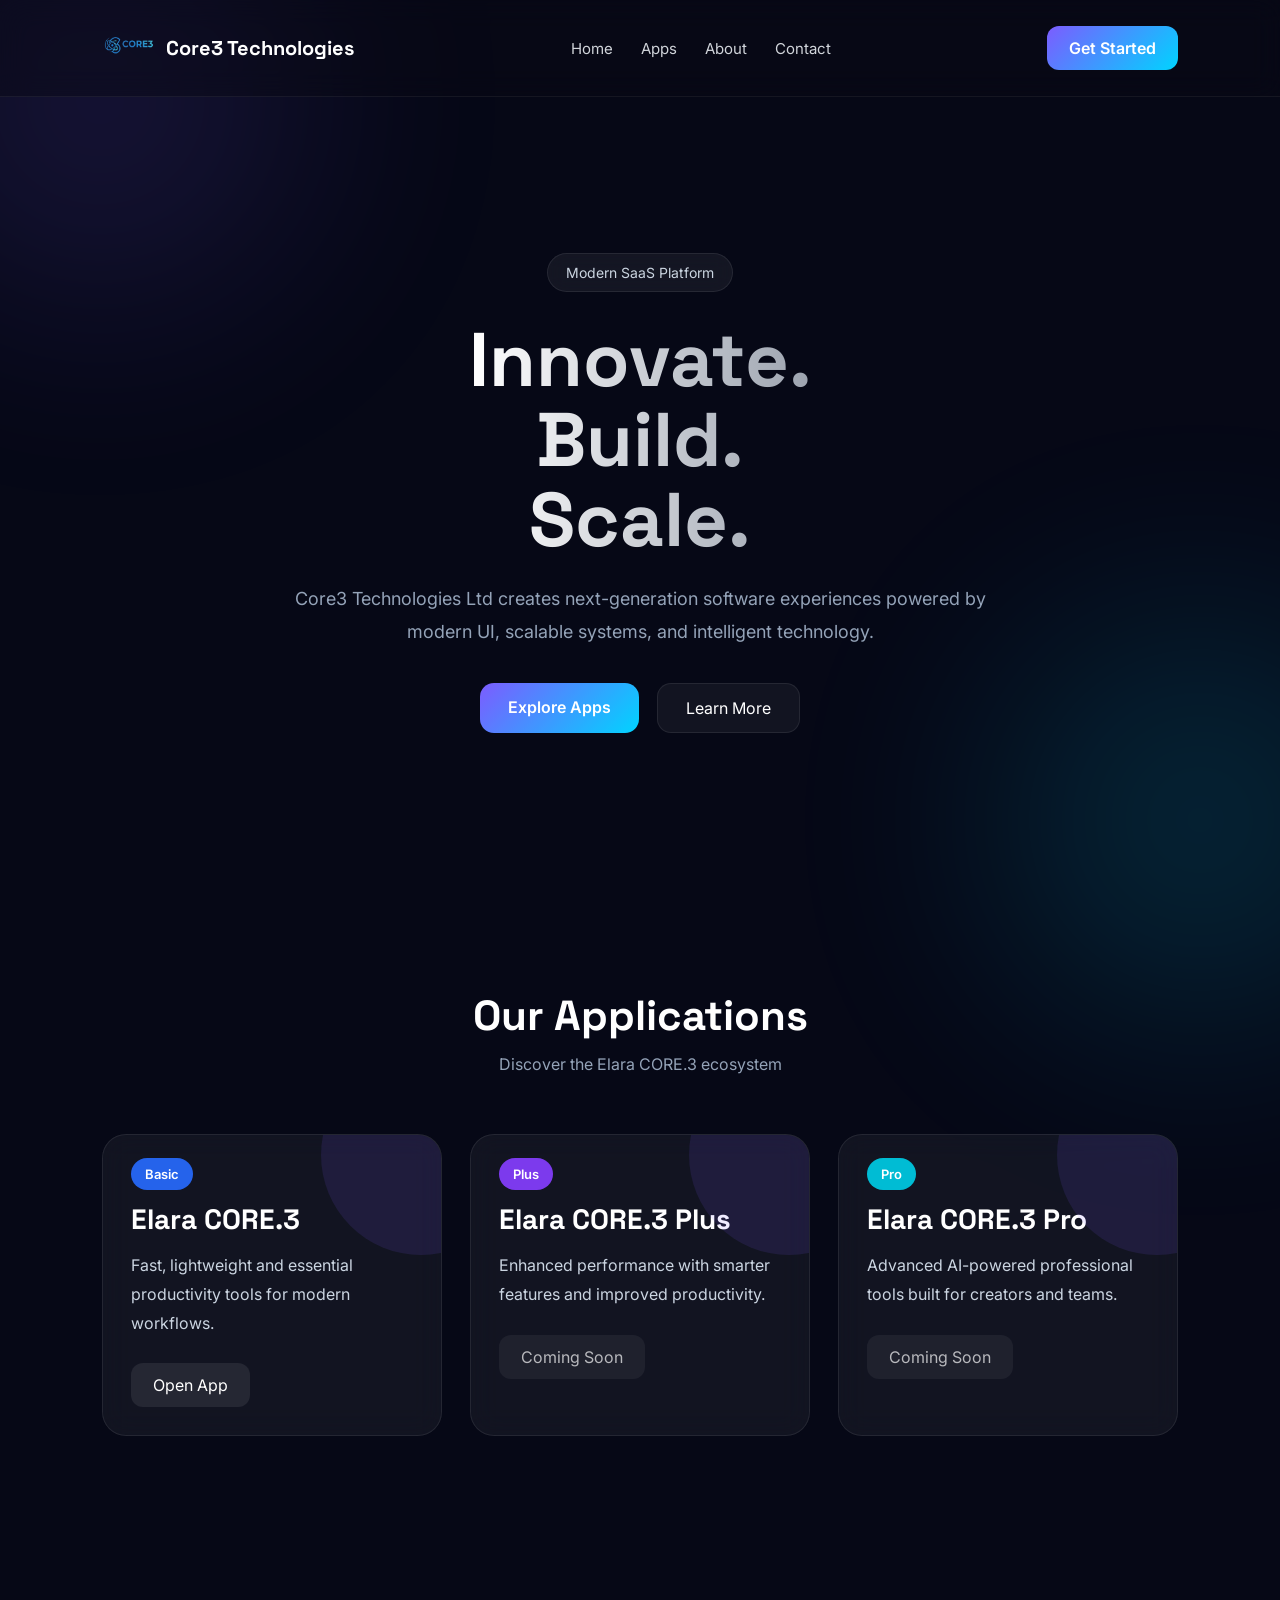
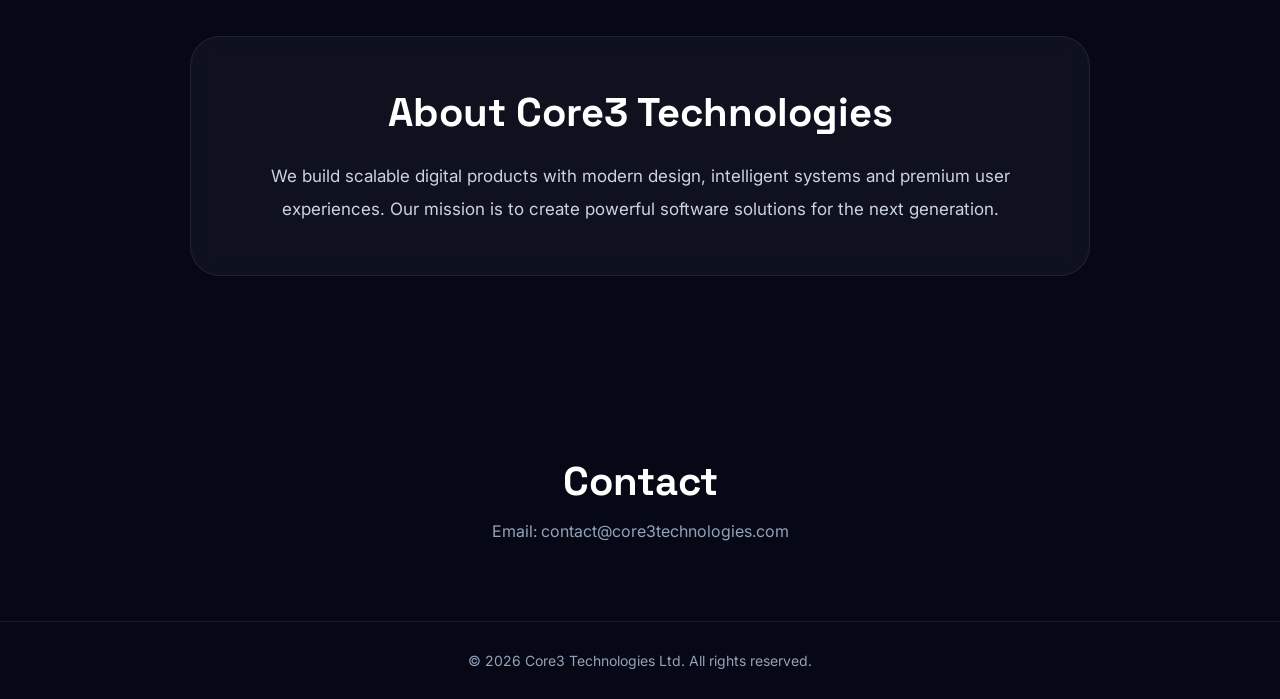
==== index.html @ 05b7c604 "First website upload" ====
<!DOCTYPE html>
<html lang="en">

<head>
    <meta charset="UTF-8">
    <meta name="viewport" content="width=device-width, initial-scale=1.0">

    <title>Core3 Technologies Ltd</title>

    <!-- SEO -->
    <meta name="description"
        content="Core3 Technologies Ltd builds modern SaaS applications including the Elara CORE.3 series.">

    <!-- FONT -->
    <link rel="preconnect" href="https://fonts.googleapis.com">
    <link rel="preconnect" href="https://fonts.gstatic.com" crossorigin>

    <link href="https://fonts.googleapis.com/css2?family=Inter:wght@300;400;500;600;700&family=Space+Grotesk:wght@500;700&display=swap"
        rel="stylesheet">

    <!-- CSS -->
    <link rel="stylesheet" href="style.css">
</head>

<body>

    <!-- BACKGROUND GLOW -->
    <div class="bg-glow glow1"></div>
    <div class="bg-glow glow2"></div>

    <!-- NAVBAR -->
    <header class="navbar">

        <div class="nav-left">
            <img src="assets/logo.png" alt="Core3 Logo" class="nav-logo">

            <span class="brand-name">
                Core3 Technologies
            </span>
        </div>

        <nav class="nav-links">
            <a href="#">Home</a>
            <a href="#apps">Apps</a>
            <a href="#about">About</a>
            <a href="#contact">Contact</a>
        </nav>

        <a href="#apps" class="nav-btn">
            Get Started
        </a>

    </header>

    <!-- HERO SECTION -->
    <section class="hero">

        <div class="hero-badge">
            Modern SaaS Platform
        </div>

        <h1>
            Innovate.<br>
            Build.<br>
            Scale.
        </h1>

        <p>
            Core3 Technologies Ltd creates next-generation software
            experiences powered by modern UI, scalable systems,
            and intelligent technology.
        </p>

        <div class="hero-buttons">

            <a href="#apps" class="primary-btn">
                Explore Apps
            </a>

            <a href="#about" class="secondary-btn">
                Learn More
            </a>

        </div>

    </section>

    <!-- APPS SECTION -->
    <section class="apps-section" id="apps">

        <div class="section-title">
            <h2>Our Applications</h2>
            <p>
                Discover the Elara CORE.3 ecosystem
            </p>
        </div>

        <div class="grid">

            <!-- CARD 1 -->
            <div class="card">

                <div class="card-top">
                    <span class="tag">Basic</span>
                </div>

                <h2>Elara CORE.3</h2>

                <p>
                    Fast, lightweight and essential productivity tools
                    for modern workflows.
                </p>

                <a href="apps/app1.html" class="card-btn">
                    Open App
                </a>

            </div>

            <!-- CARD 2 -->
            <div class="card">

                <div class="card-top">
                    <span class="tag plus">
                        Plus
                    </span>
                </div>

                <h2>Elara CORE.3 Plus</h2>

                <p>
                    Enhanced performance with smarter features
                    and improved productivity.
                </p>

                <a href="#" class="card-btn disabled">
                    Coming Soon
                </a>

            </div>

            <!-- CARD 3 -->
            <div class="card">

                <div class="card-top">
                    <span class="tag pro">
                        Pro
                    </span>
                </div>

                <h2>Elara CORE.3 Pro</h2>

                <p>
                    Advanced AI-powered professional tools
                    built for creators and teams.
                </p>

                <a href="#" class="card-btn disabled">
                    Coming Soon
                </a>

            </div>

        </div>

    </section>

    <!-- ABOUT -->
    <section class="about-section" id="about">

        <div class="about-box">

            <h2>About Core3 Technologies</h2>

            <p>
                We build scalable digital products with modern design,
                intelligent systems and premium user experiences.
                Our mission is to create powerful software solutions
                for the next generation.
            </p>

        </div>

    </section>

    <!-- CONTACT -->
    <section class="contact-section" id="contact">

        <h2>Contact</h2>

        <p>
            Email: contact@core3technologies.com
        </p>

    </section>

    <!-- FOOTER -->
    <footer class="footer">

        <p>
            © 2026 Core3 Technologies Ltd. All rights reserved.
        </p>

    </footer>

</body>

</html>
---- style.css ----
/* RESET */

*{
    margin:0;
    padding:0;
    box-sizing:border-box;
}

html{
    scroll-behavior:smooth;
}

body{
    font-family:'Inter', sans-serif;
    background:#060816;
    color:white;
    overflow-x:hidden;
    position:relative;
}

/* BACKGROUND GLOW */

.bg-glow{
    position:fixed;
    width:400px;
    height:400px;
    border-radius:50%;
    filter:blur(120px);
    opacity:0.15;
    z-index:-1;
}

.glow1{
    background:#7c5cff;
    top:-100px;
    left:-100px;
}

.glow2{
    background:#00d4ff;
    bottom:-120px;
    right:-120px;
}

/* NAVBAR */

.navbar{
    width:100%;
    display:flex;
    justify-content:space-between;
    align-items:center;
    padding:22px 8%;
    position:sticky;
    top:0;
    z-index:999;
    backdrop-filter:blur(14px);
    background:rgba(10,10,20,0.45);
    border-bottom:1px solid rgba(255,255,255,0.06);
}

.nav-left{
    display:flex;
    align-items:center;
    gap:12px;
}

.nav-logo{
    width:52px;
    height:52px;
    object-fit:contain;
    border-radius:14px;
}

.brand-name{
    font-family:'Space Grotesk', sans-serif;
    font-size:20px;
    font-weight:700;
}

.nav-links{
    display:flex;
    gap:28px;
}

.nav-links a{
    text-decoration:none;
    color:#d1d5db;
    font-size:15px;
    transition:0.3s;
}

.nav-links a:hover{
    color:white;
}

.nav-btn{
    text-decoration:none;
    background:linear-gradient(135deg,#7c5cff,#00d4ff);
    color:white;
    padding:12px 22px;
    border-radius:12px;
    font-weight:600;
    transition:0.3s;
}

.nav-btn:hover{
    transform:translateY(-2px);
    box-shadow:0 0 25px rgba(124,92,255,0.4);
}

/* HERO */

.hero{
    min-height:88vh;
    display:flex;
    flex-direction:column;
    justify-content:center;
    align-items:center;
    text-align:center;
    padding:60px 20px;
}

.hero-badge{
    background:rgba(255,255,255,0.06);
    border:1px solid rgba(255,255,255,0.08);
    padding:10px 18px;
    border-radius:50px;
    margin-bottom:28px;
    color:#cbd5e1;
    font-size:14px;
    backdrop-filter:blur(10px);
}

.hero h1{
    font-family:'Space Grotesk', sans-serif;
    font-size:76px;
    line-height:1.05;
    margin-bottom:24px;
    background:linear-gradient(to right,#ffffff,#9ca3af);
    -webkit-background-clip:text;
    -webkit-text-fill-color:transparent;
}

.hero p{
    max-width:700px;
    color:#94a3b8;
    font-size:18px;
    line-height:1.8;
    margin-bottom:35px;
}

.hero-buttons{
    display:flex;
    gap:18px;
    flex-wrap:wrap;
    justify-content:center;
}

.primary-btn{
    text-decoration:none;
    background:linear-gradient(135deg,#7c5cff,#00d4ff);
    color:white;
    padding:14px 28px;
    border-radius:14px;
    font-weight:600;
    transition:0.3s;
}

.primary-btn:hover{
    transform:translateY(-4px);
    box-shadow:0 0 30px rgba(124,92,255,0.5);
}

.secondary-btn{
    text-decoration:none;
    background:rgba(255,255,255,0.05);
    border:1px solid rgba(255,255,255,0.08);
    color:white;
    padding:14px 28px;
    border-radius:14px;
    transition:0.3s;
}

.secondary-btn:hover{
    background:rgba(255,255,255,0.08);
}

/* SECTION TITLE */

.section-title{
    text-align:center;
    margin-bottom:60px;
}

.section-title h2{
    font-family:'Space Grotesk', sans-serif;
    font-size:42px;
    margin-bottom:12px;
}

.section-title p{
    color:#94a3b8;
}

/* APPS SECTION */

.apps-section{
    padding:100px 8%;
}

/* GRID */

.grid{
    display:grid;
    grid-template-columns:repeat(auto-fit,minmax(280px,1fr));
    gap:28px;
}

/* CARD */

.card{
    background:rgba(255,255,255,0.05);
    border:1px solid rgba(255,255,255,0.08);
    padding:28px;
    border-radius:24px;
    backdrop-filter:blur(14px);
    transition:0.35s;
    position:relative;
    overflow:hidden;
}

.card::before{
    content:'';
    position:absolute;
    width:200px;
    height:200px;
    background:rgba(124,92,255,0.12);
    border-radius:50%;
    top:-80px;
    right:-80px;
}

.card:hover{
    transform:translateY(-8px);
    border-color:rgba(124,92,255,0.5);
    box-shadow:0 0 35px rgba(124,92,255,0.15);
}

.card-top{
    margin-bottom:18px;
}

.tag{
    background:#2563eb;
    color:white;
    padding:8px 14px;
    border-radius:50px;
    font-size:13px;
    font-weight:600;
}

.plus{
    background:#7c3aed;
}

.pro{
    background:#00bcd4;
}

.card h2{
    font-size:28px;
    margin-bottom:14px;
    font-family:'Space Grotesk', sans-serif;
}

.card p{
    color:#cbd5e1;
    margin-bottom:26px;
    line-height:1.8;
}

.card-btn{
    display:inline-block;
    text-decoration:none;
    color:white;
    background:rgba(255,255,255,0.08);
    padding:12px 22px;
    border-radius:12px;
    transition:0.3s;
}

.card-btn:hover{
    background:#2563eb;
}

.disabled{
    opacity:0.7;
}

/* ABOUT */

.about-section{
    padding:100px 8%;
}

.about-box{
    max-width:900px;
    margin:auto;
    background:rgba(255,255,255,0.04);
    border:1px solid rgba(255,255,255,0.08);
    padding:50px;
    border-radius:30px;
    text-align:center;
    backdrop-filter:blur(12px);
}

.about-box h2{
    font-family:'Space Grotesk', sans-serif;
    font-size:40px;
    margin-bottom:22px;
}

.about-box p{
    color:#cbd5e1;
    line-height:1.9;
    font-size:17px;
}

/* CONTACT */

.contact-section{
    padding:80px 20px;
    text-align:center;
}

.contact-section h2{
    font-family:'Space Grotesk', sans-serif;
    font-size:40px;
    margin-bottom:14px;
}

.contact-section p{
    color:#94a3b8;
}

/* FOOTER */

.footer{
    padding:30px 20px;
    border-top:1px solid rgba(255,255,255,0.08);
    text-align:center;
    color:#94a3b8;
    font-size:14px;
}

/* RESPONSIVE */

@media(max-width:900px){

    .navbar{
        flex-direction:column;
        gap:20px;
    }

    .nav-links{
        flex-wrap:wrap;
        justify-content:center;
    }

    .hero h1{
        font-size:52px;
    }

}

@media(max-width:600px){

    .hero h1{
        font-size:42px;
    }

    .hero p{
        font-size:16px;
    }

    .section-title h2{
        font-size:32px;
    }

    .about-box{
        padding:35px 24px;
    }

}
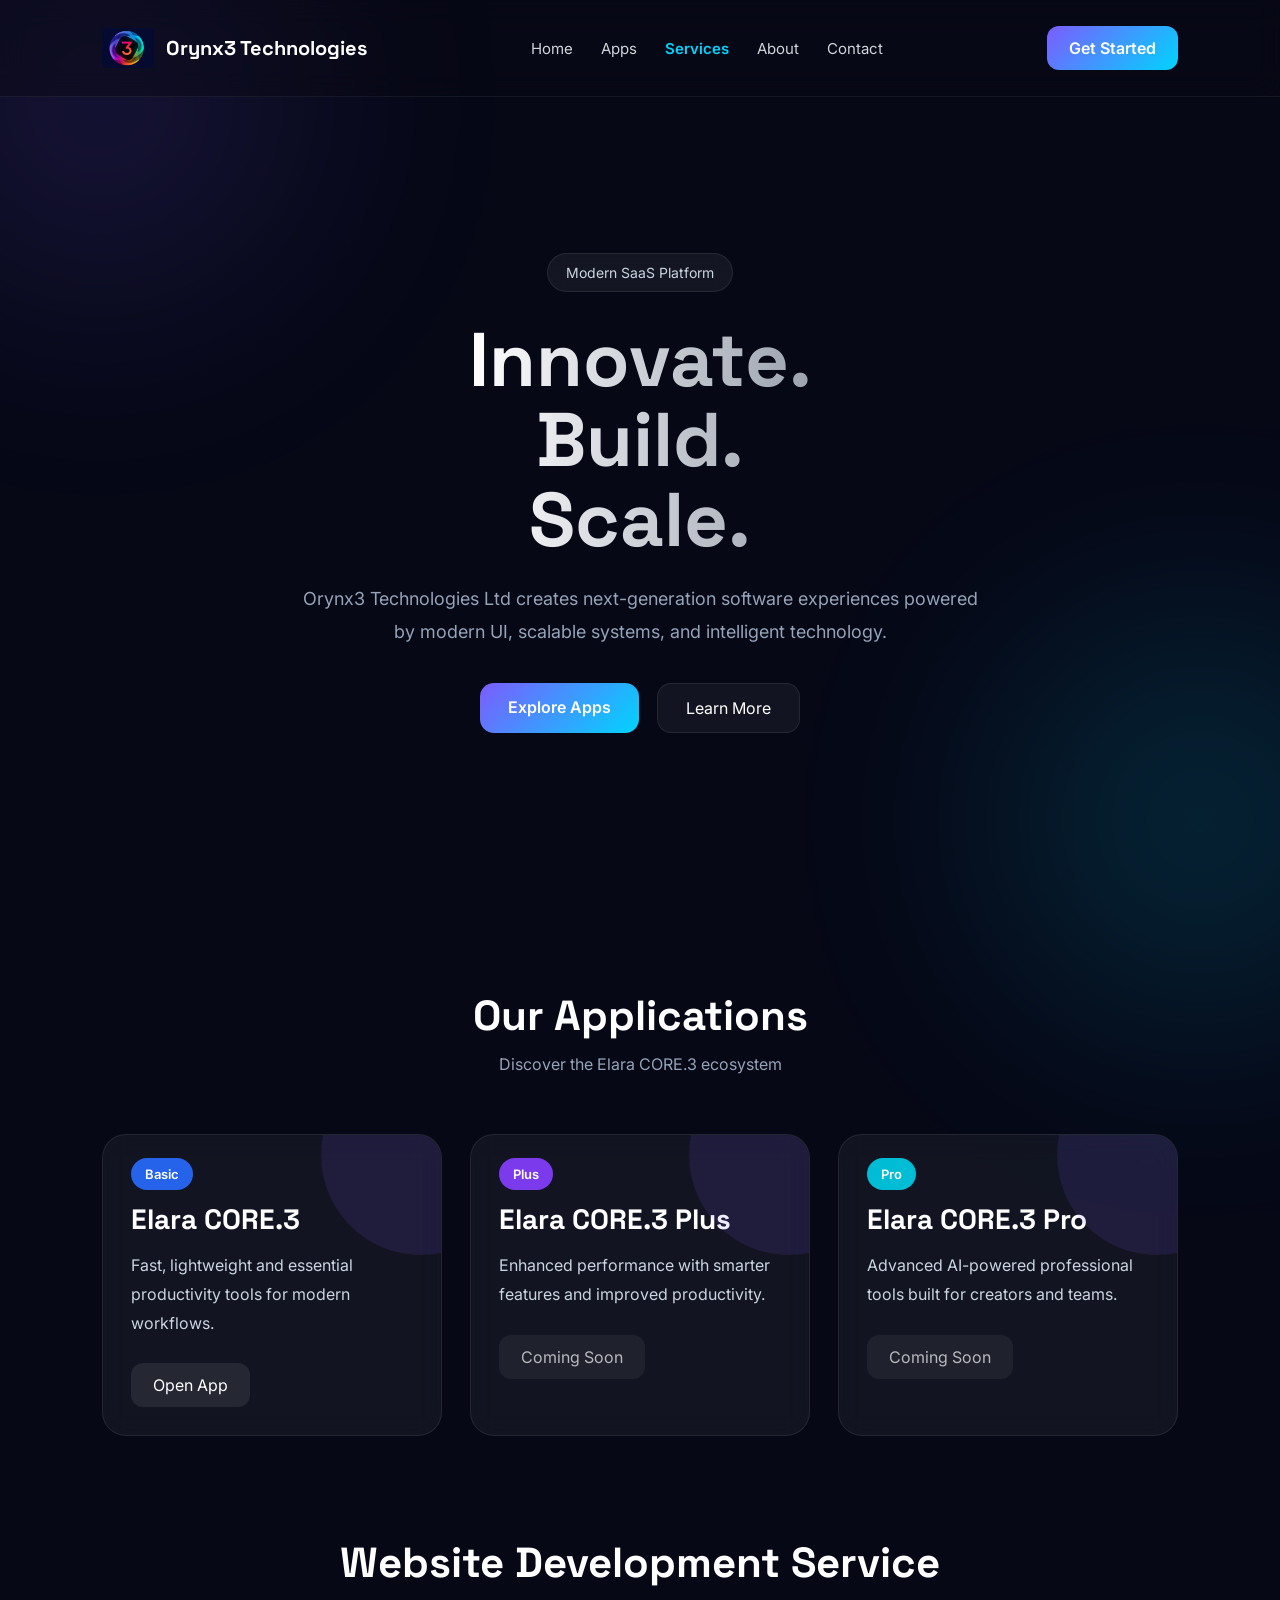
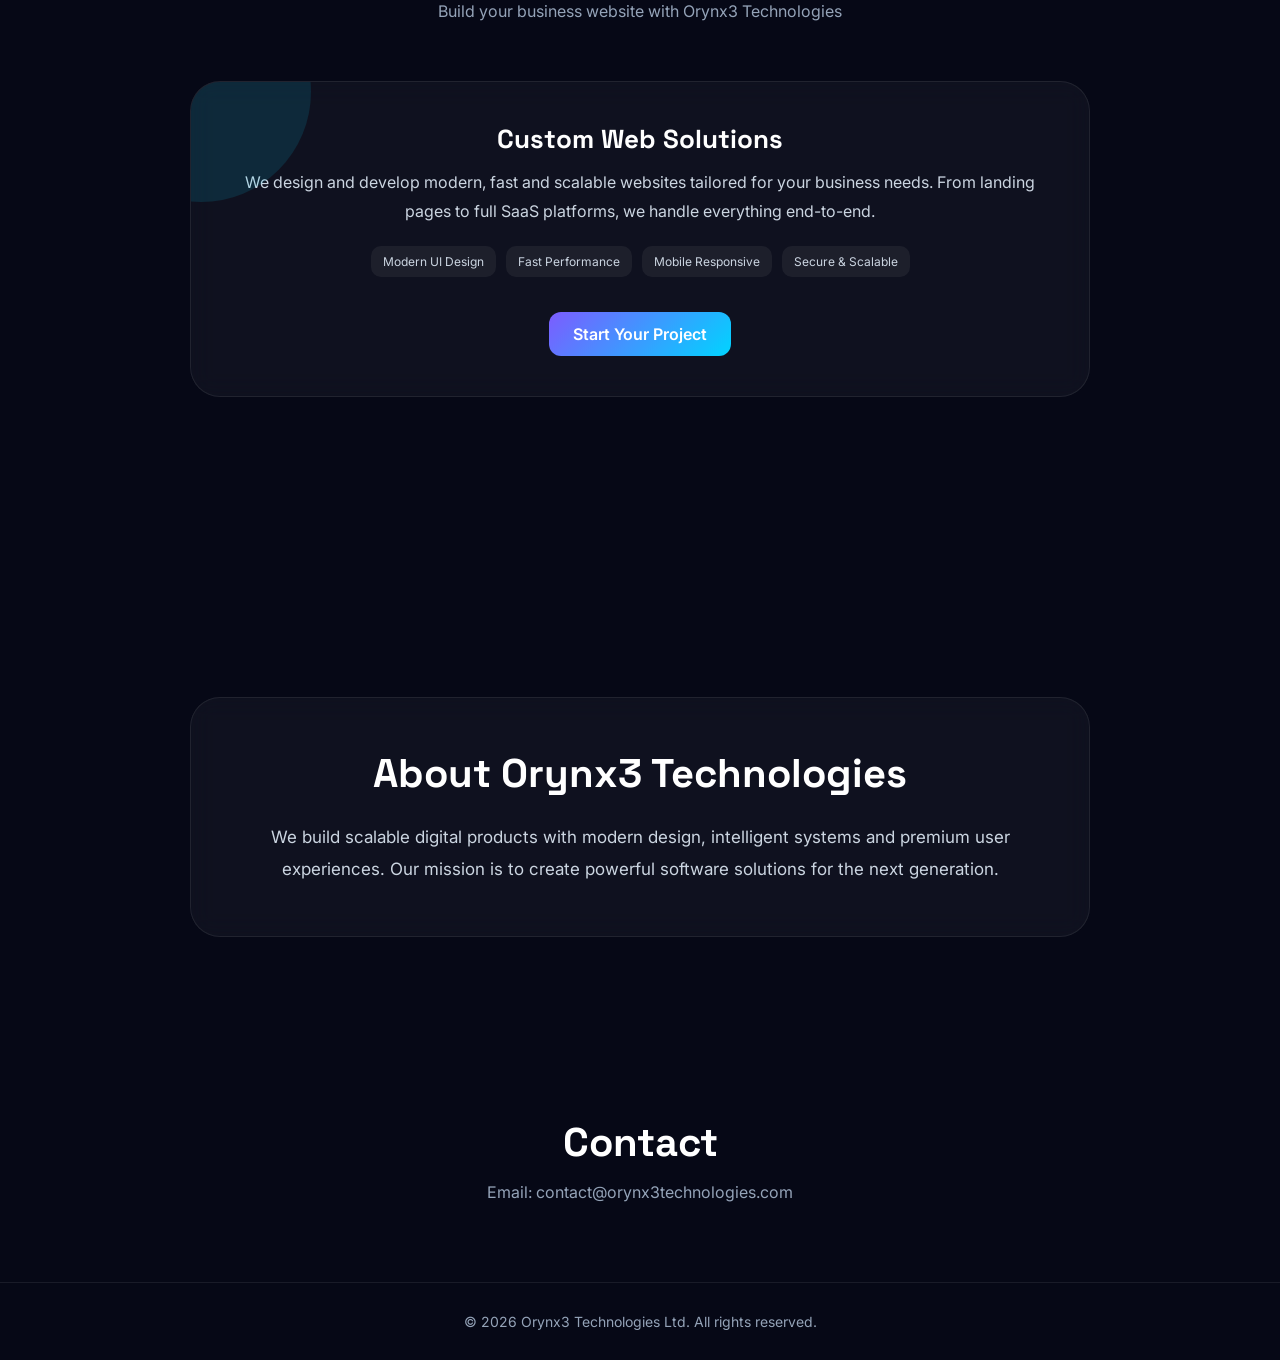
==== commit bcfbc263: "Navbar update + services section added" ====
--- a/index.html
+++ b/index.html
@@ -5,11 +5,11 @@
     <meta charset="UTF-8">
     <meta name="viewport" content="width=device-width, initial-scale=1.0">
 
-    <title>Core3 Technologies Ltd</title>
+    <title>Orynx3 Technologies Ltd</title>
 
     <!-- SEO -->
     <meta name="description"
-        content="Core3 Technologies Ltd builds modern SaaS applications including the Elara CORE.3 series.">
+        content="Orynx3 Technologies Ltd builds modern SaaS applications including the Elara CORE.3 series.">
 
     <!-- FONT -->
     <link rel="preconnect" href="https://fonts.googleapis.com">
@@ -32,16 +32,17 @@
     <header class="navbar">
 
         <div class="nav-left">
-            <img src="assets/logo.png" alt="Core3 Logo" class="nav-logo">
+            <img src="assets/logo.png" alt="Orynx3 Logo" class="nav-logo">
 
             <span class="brand-name">
-                Core3 Technologies
+                Orynx3 Technologies
             </span>
         </div>
 
         <nav class="nav-links">
             <a href="#">Home</a>
             <a href="#apps">Apps</a>
+            <a href="#services">Services</a>
             <a href="#about">About</a>
             <a href="#contact">Contact</a>
         </nav>
@@ -66,7 +67,7 @@
         </h1>
 
         <p>
-            Core3 Technologies Ltd creates next-generation software
+            Orynx3 Technologies Ltd creates next-generation software
             experiences powered by modern UI, scalable systems,
             and intelligent technology.
         </p>
@@ -163,6 +164,41 @@
 
         </div>
 
+    <!-- WEBSITE BUILD SERVICE SECTION -->
+<section class="service-section" id="services">
+
+    <div class="section-title">
+        <h2>Website Development Service</h2>
+        <p>
+            Build your business website with Orynx3 Technologies
+        </p>
+    </div>
+
+    <div class="service-box">
+
+        <h3>Custom Web Solutions</h3>
+
+        <p>
+            We design and develop modern, fast and scalable websites
+            tailored for your business needs. From landing pages to
+            full SaaS platforms, we handle everything end-to-end.
+        </p>
+
+        <div class="service-features">
+            <span>Modern UI Design</span>
+            <span>Fast Performance</span>
+            <span>Mobile Responsive</span>
+            <span>Secure & Scalable</span>
+        </div>
+
+        <a href="#contact" class="service-btn">
+            Start Your Project
+        </a>
+
+    </div>
+
+</section>
+
     </section>
 
     <!-- ABOUT -->
@@ -170,7 +206,7 @@
 
         <div class="about-box">
 
-            <h2>About Core3 Technologies</h2>
+            <h2>About Orynx3 Technologies</h2>
 
             <p>
                 We build scalable digital products with modern design,
@@ -189,7 +225,7 @@
         <h2>Contact</h2>
 
         <p>
-            Email: contact@core3technologies.com
+            Email: contact@orynx3technologies.com
         </p>
 
     </section>
@@ -198,7 +234,7 @@
     <footer class="footer">
 
         <p>
-            © 2026 Core3 Technologies Ltd. All rights reserved.
+            © 2026 Orynx3 Technologies Ltd. All rights reserved.
         </p>
 
     </footer>
--- a/style.css
+++ b/style.css
@@ -353,6 +353,89 @@
     font-size:14px;
 }
 
+/* ============================= */
+/* 🆕 SERVICE SECTION (NEW ADD)  */
+/* ============================= */
+
+.service-section{
+    padding:100px 8%;
+    text-align:center;
+}
+
+.service-box{
+    max-width:900px;
+    margin:auto;
+    padding:40px;
+    background:rgba(255,255,255,0.04);
+    border:1px solid rgba(255,255,255,0.08);
+    border-radius:30px;
+    backdrop-filter:blur(12px);
+    transition:0.3s;
+    position:relative;
+    overflow:hidden;
+}
+
+.service-box::before{
+    content:'';
+    position:absolute;
+    width:220px;
+    height:220px;
+    background:rgba(0,212,255,0.12);
+    border-radius:50%;
+    top:-100px;
+    left:-100px;
+}
+
+.service-box:hover{
+    transform:translateY(-6px);
+    box-shadow:0 0 40px rgba(0,212,255,0.15);
+}
+
+.service-box h3{
+    font-size:26px;
+    margin-bottom:12px;
+    font-family:'Space Grotesk', sans-serif;
+}
+
+.service-box p{
+    color:#cbd5e1;
+    line-height:1.8;
+    margin-bottom:20px;
+}
+
+.service-features{
+    display:flex;
+    flex-wrap:wrap;
+    justify-content:center;
+    gap:10px;
+    margin:20px 0;
+}
+
+.service-features span{
+    padding:8px 12px;
+    background:rgba(255,255,255,0.06);
+    border-radius:10px;
+    font-size:12px;
+    color:#cbd5e1;
+}
+
+.service-btn{
+    display:inline-block;
+    margin-top:15px;
+    padding:12px 24px;
+    background:linear-gradient(135deg,#7c5cff,#00d4ff);
+    color:white;
+    border-radius:12px;
+    text-decoration:none;
+    font-weight:600;
+    transition:0.3s;
+}
+
+.service-btn:hover{
+    transform:translateY(-3px);
+    box-shadow:0 0 25px rgba(124,92,255,0.4);
+}
+
 /* RESPONSIVE */
 
 @media(max-width:900px){
@@ -391,4 +474,13 @@
         padding:35px 24px;
     }
 
+}
+
+.nav-links a[href="#services"]{
+    color:#00d4ff;
+    font-weight:600;
+}
+
+.nav-links a[href="#services"]:hover{
+    color:#7c5cff;
 }
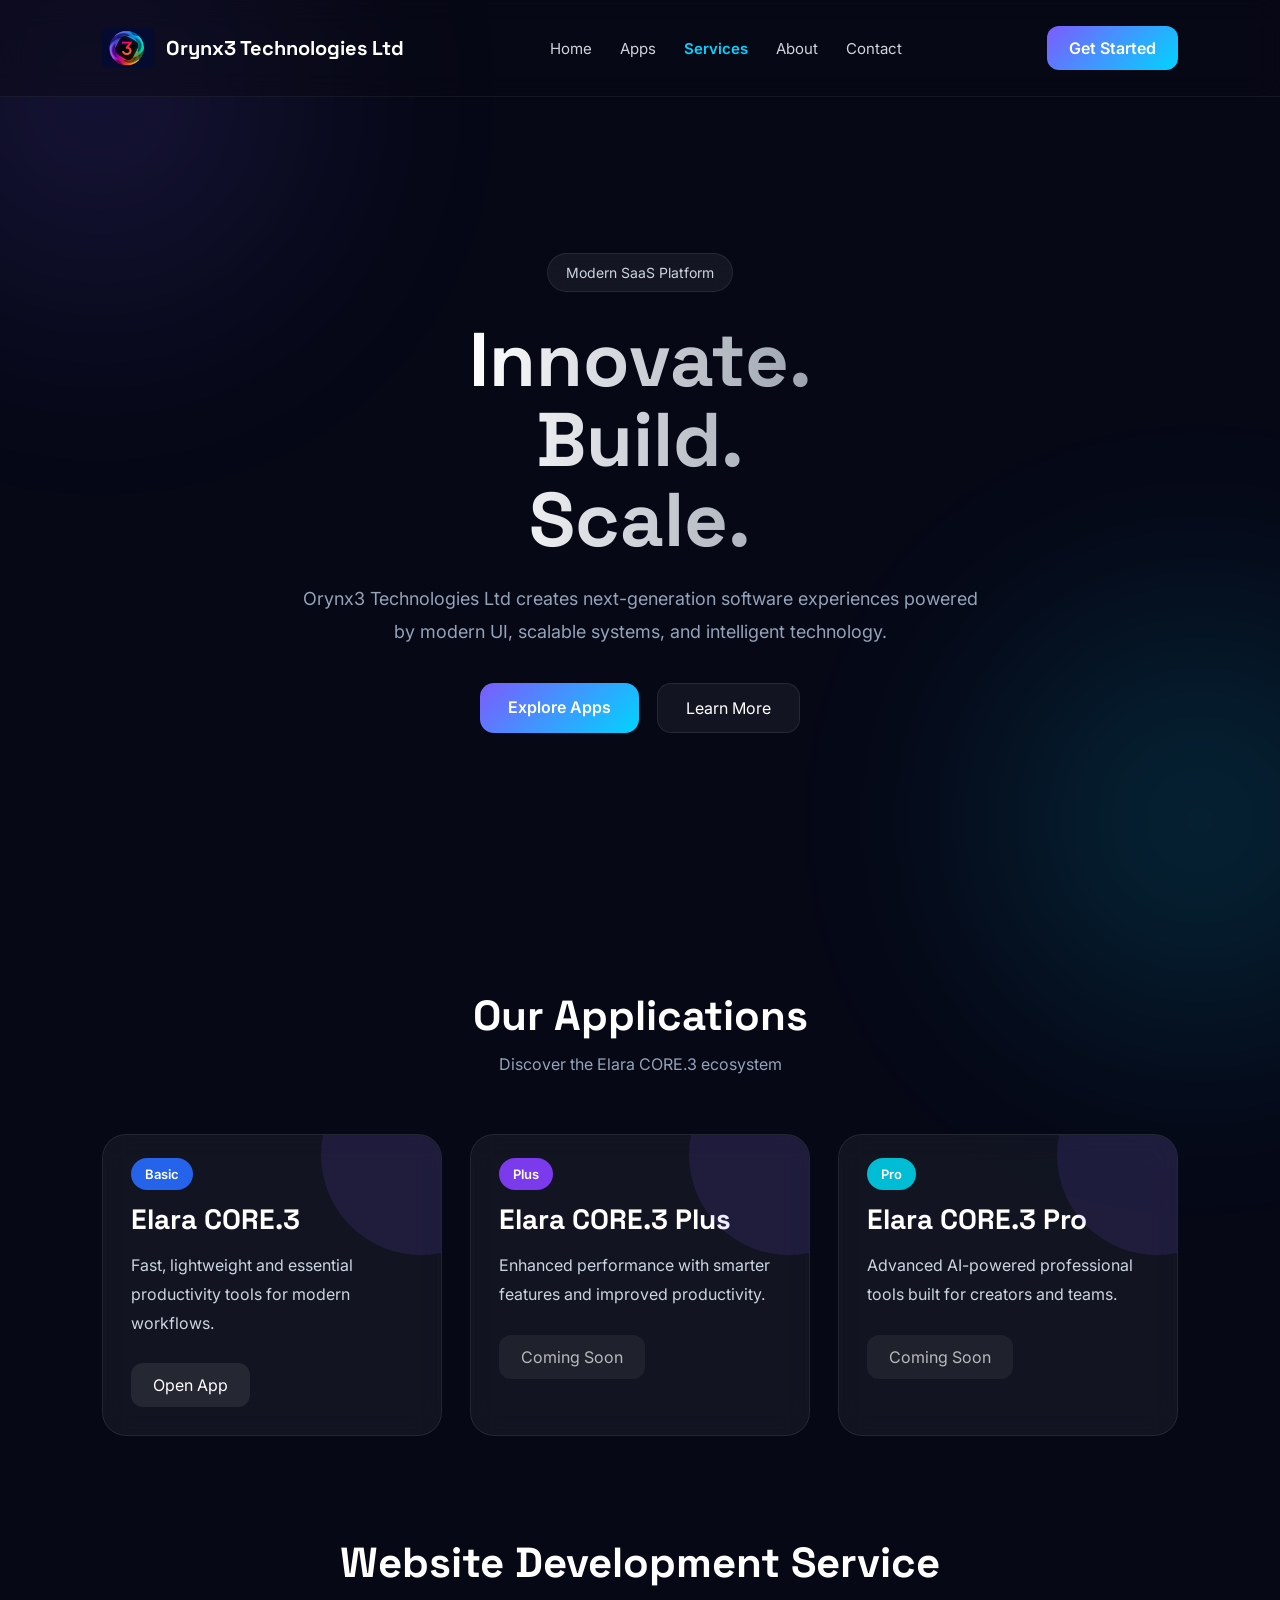
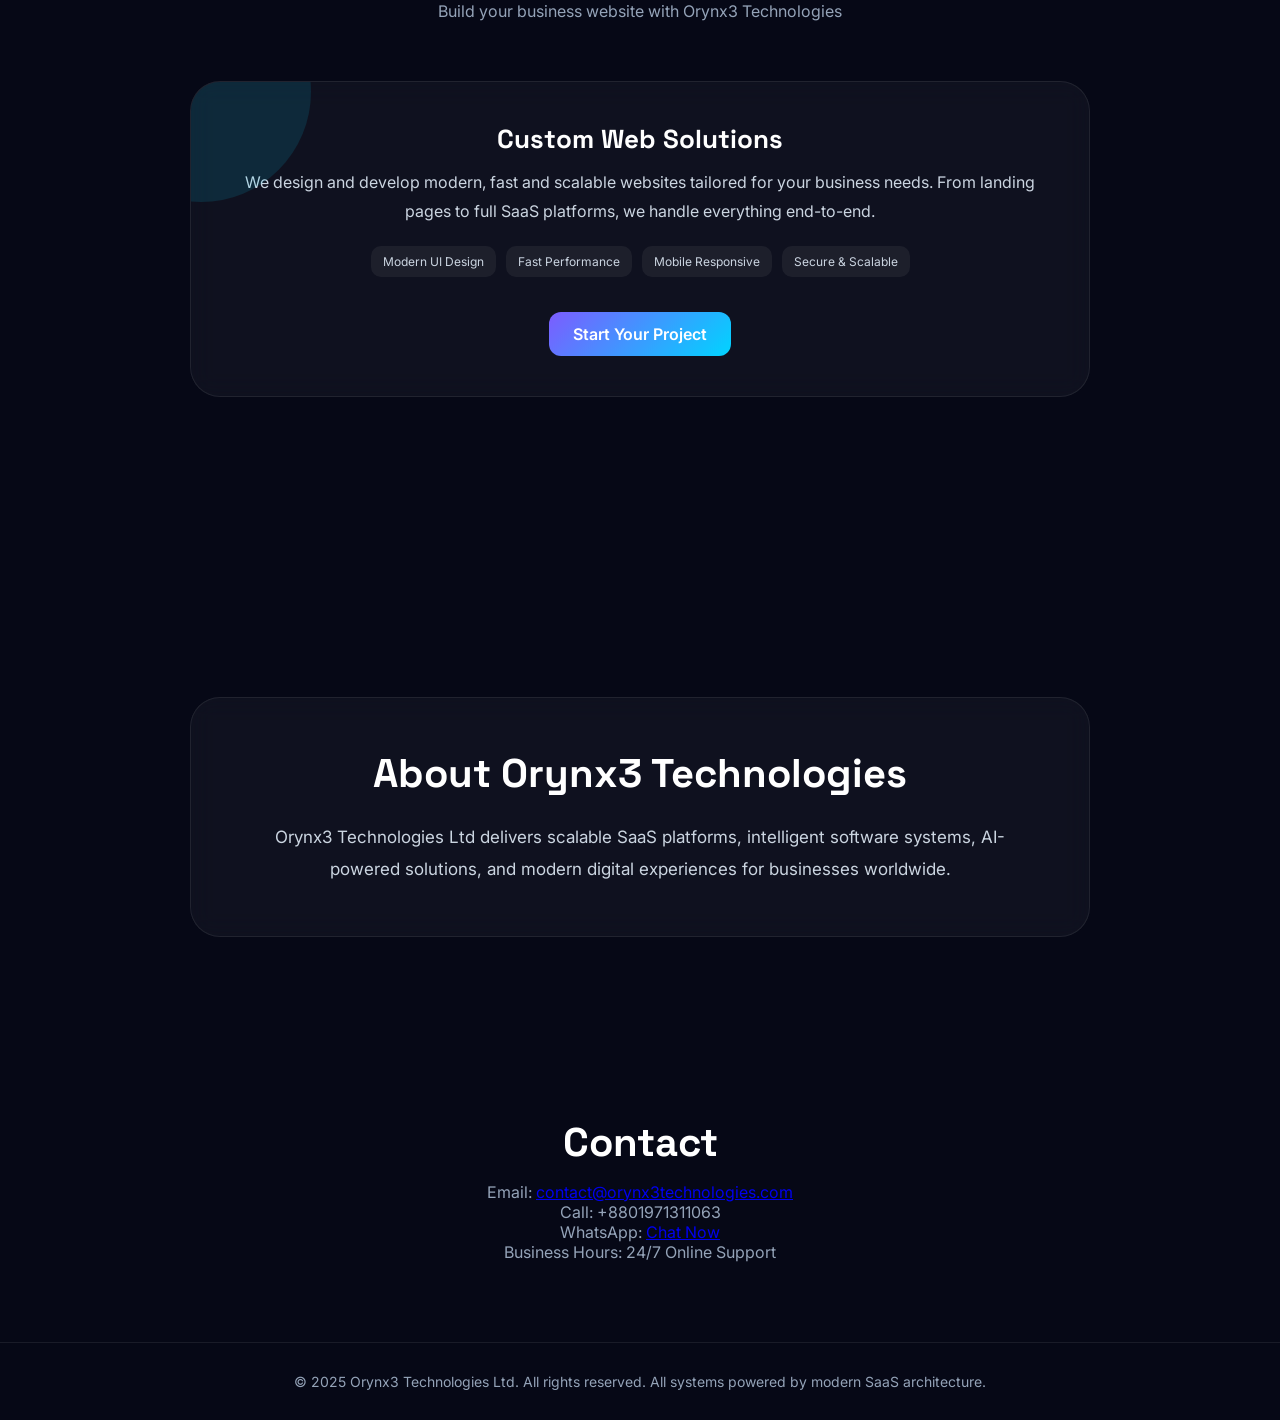
==== commit 252d710d: "Final branding and SEO update" ====
--- a/index.html
+++ b/index.html
@@ -2,8 +2,11 @@
 <html lang="en">
 
 <head>
+
     <meta charset="UTF-8">
-    <meta name="viewport" content="width=device-width, initial-scale=1.0">
+
+    <meta name="viewport"
+        content="width=device-width, initial-scale=1.0">
 
     <title>Orynx3 Technologies Ltd</title>
 
@@ -11,15 +14,77 @@
     <meta name="description"
         content="Orynx3 Technologies Ltd builds modern SaaS applications including the Elara CORE.3 series.">
 
+    <meta name="keywords"
+        content="Orynx3 Technologies Ltd, SaaS, Software Company, Web Development, AI Solutions">
+
+    <meta name="author"
+        content="Orynx3 Technologies Ltd">
+
+    <!-- OPEN GRAPH -->
+    <meta property="og:title"
+        content="Orynx3 Technologies Ltd">
+
+    <meta property="og:description"
+        content="Modern SaaS systems, scalable applications, and intelligent software solutions.">
+
+    <meta property="og:image"
+        content="https://orynx3-technologies.netlify.app/assets/logo.png">
+
+    <meta property="og:url"
+        content="https://orynx3-technologies.netlify.app">
+
+    <meta property="og:type"
+        content="website">
+
+    <meta property="og:site_name"
+        content="Orynx3 Technologies Ltd">
+
+    <!-- APP NAME -->
+    <meta name="application-name"
+        content="Orynx3 Technologies Ltd">
+
+    <!-- FAVICON -->
+    <link rel="icon"
+        type="image/png"
+        href="assets/logo.png">
+
+    <!-- CANONICAL -->
+    <link rel="canonical"
+        href="https://orynx3-technologies.netlify.app/">
+
+    <!-- STRUCTURED DATA -->
+    <script type="application/ld+json">
+{
+  "@context": "https://schema.org",
+  "@type": "Organization",
+  "name": "Orynx3 Technologies Ltd",
+  "url": "https://orynx3-technologies.netlify.app",
+  "logo": "https://orynx3-technologies.netlify.app/assets/logo.png",
+  "contactPoint": {
+    "@type": "ContactPoint",
+    "telephone": "+8801971311063",
+    "contactType": "customer support",
+    "areaServed": "Worldwide",
+    "availableLanguage": ["English", "Bengali"]
+  }
+}
+</script>
+
     <!-- FONT -->
-    <link rel="preconnect" href="https://fonts.googleapis.com">
-    <link rel="preconnect" href="https://fonts.gstatic.com" crossorigin>
+    <link rel="preconnect"
+        href="https://fonts.googleapis.com">
+
+    <link rel="preconnect"
+        href="https://fonts.gstatic.com"
+        crossorigin>
 
     <link href="https://fonts.googleapis.com/css2?family=Inter:wght@300;400;500;600;700&family=Space+Grotesk:wght@500;700&display=swap"
         rel="stylesheet">
 
     <!-- CSS -->
-    <link rel="stylesheet" href="style.css">
+    <link rel="stylesheet"
+        href="style.css">
+
 </head>
 
 <body>
@@ -35,7 +100,7 @@
             <img src="assets/logo.png" alt="Orynx3 Logo" class="nav-logo">
 
             <span class="brand-name">
-                Orynx3 Technologies
+                Orynx3 Technologies Ltd
             </span>
         </div>
 
@@ -209,10 +274,9 @@
             <h2>About Orynx3 Technologies</h2>
 
             <p>
-                We build scalable digital products with modern design,
-                intelligent systems and premium user experiences.
-                Our mission is to create powerful software solutions
-                for the next generation.
+               Orynx3 Technologies Ltd delivers scalable SaaS platforms,
+               intelligent software systems, AI-powered solutions,
+               and modern digital experiences for businesses worldwide.
             </p>
 
         </div>
@@ -222,19 +286,39 @@
     <!-- CONTACT -->
     <section class="contact-section" id="contact">
 
-        <h2>Contact</h2>
-
-        <p>
-            Email: contact@orynx3technologies.com
-        </p>
-
-    </section>
+    <h2>Contact</h2>
+
+    <p>
+        Email:
+        <a href="mailto:contact@orynx3technologies.com">
+            contact@orynx3technologies.com
+        </a>
+    </p>
+
+    <p>
+        Call:
+        +8801971311063
+    </p>
+
+    <p>
+        WhatsApp:
+        <a href="https://wa.me/8801971311063" target="_blank">
+            Chat Now
+        </a>
+    </p>
+
+    <p>
+        Business Hours: 24/7 Online Support
+    </p>
+
+</section>
 
     <!-- FOOTER -->
     <footer class="footer">
 
         <p>
-            © 2026 Orynx3 Technologies Ltd. All rights reserved.
+            © 2025 Orynx3 Technologies Ltd. All rights reserved.
+All systems powered by modern SaaS architecture.
         </p>
 
     </footer>
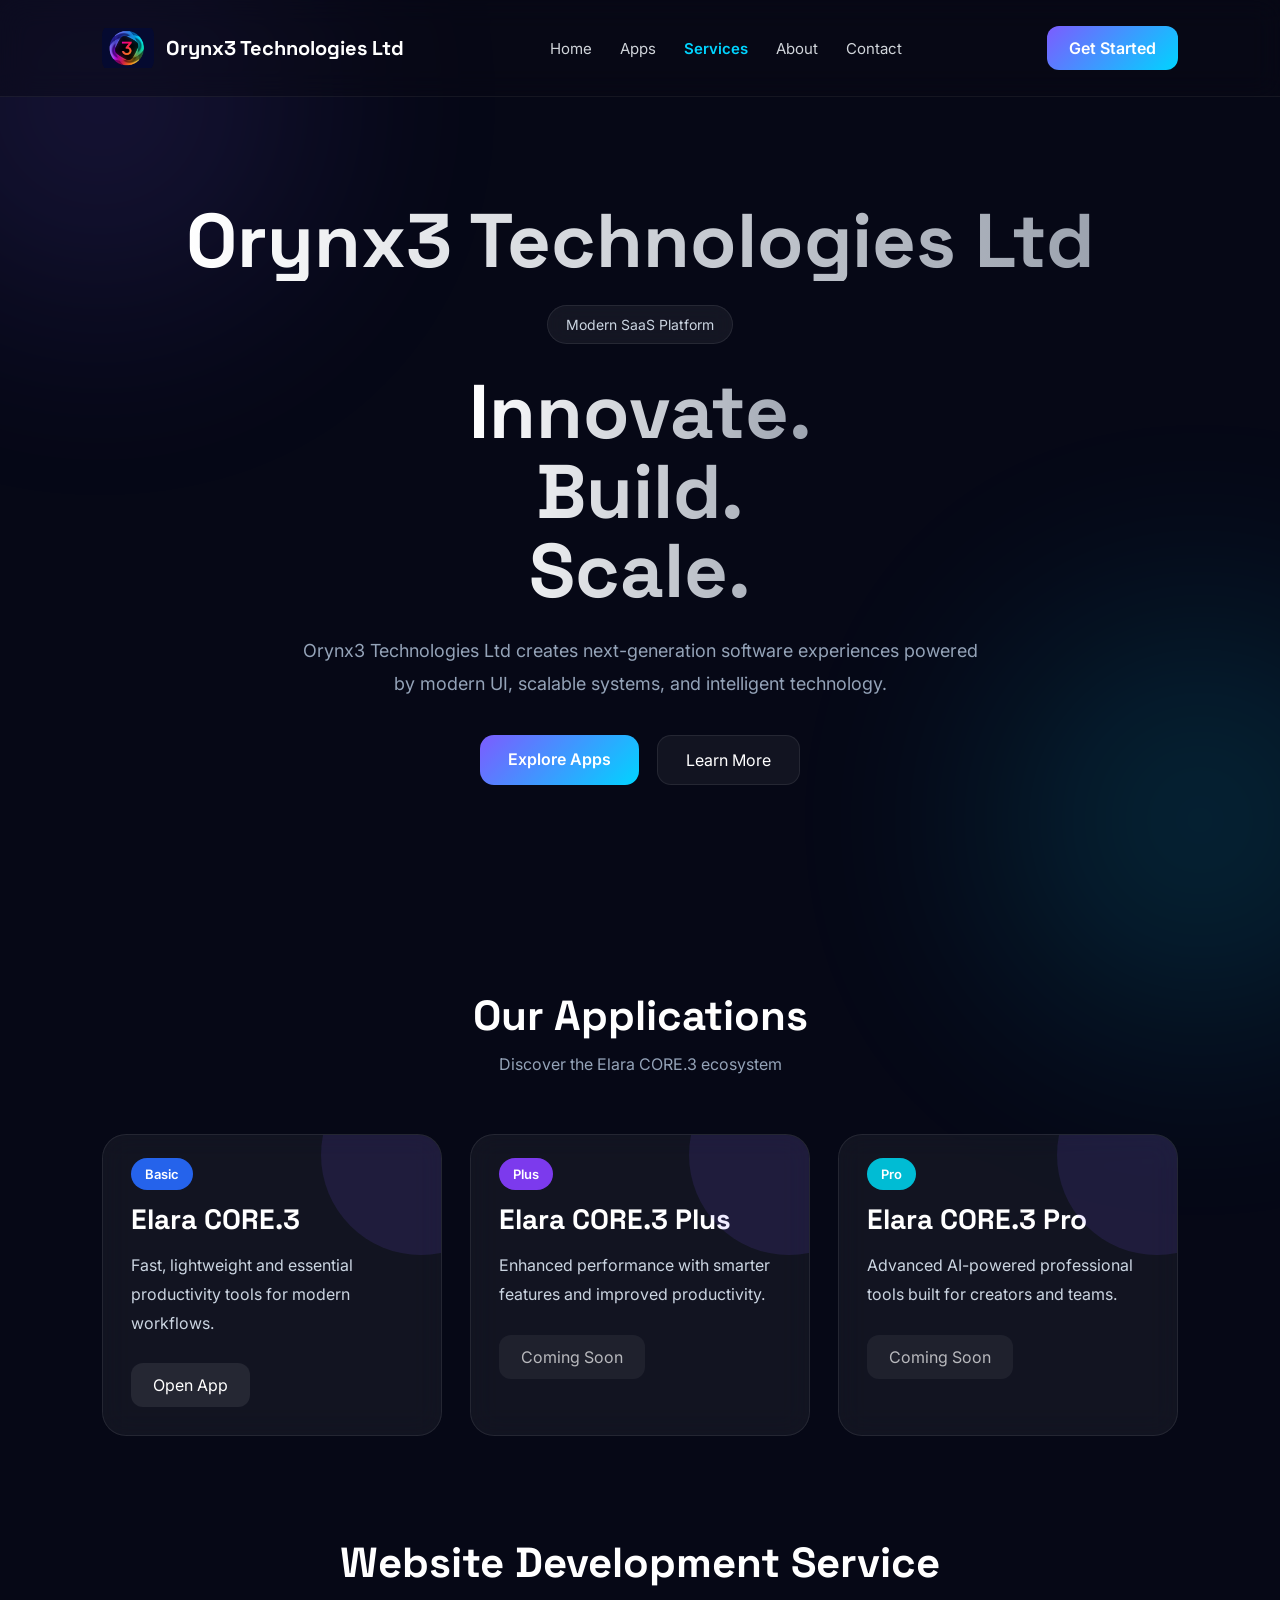
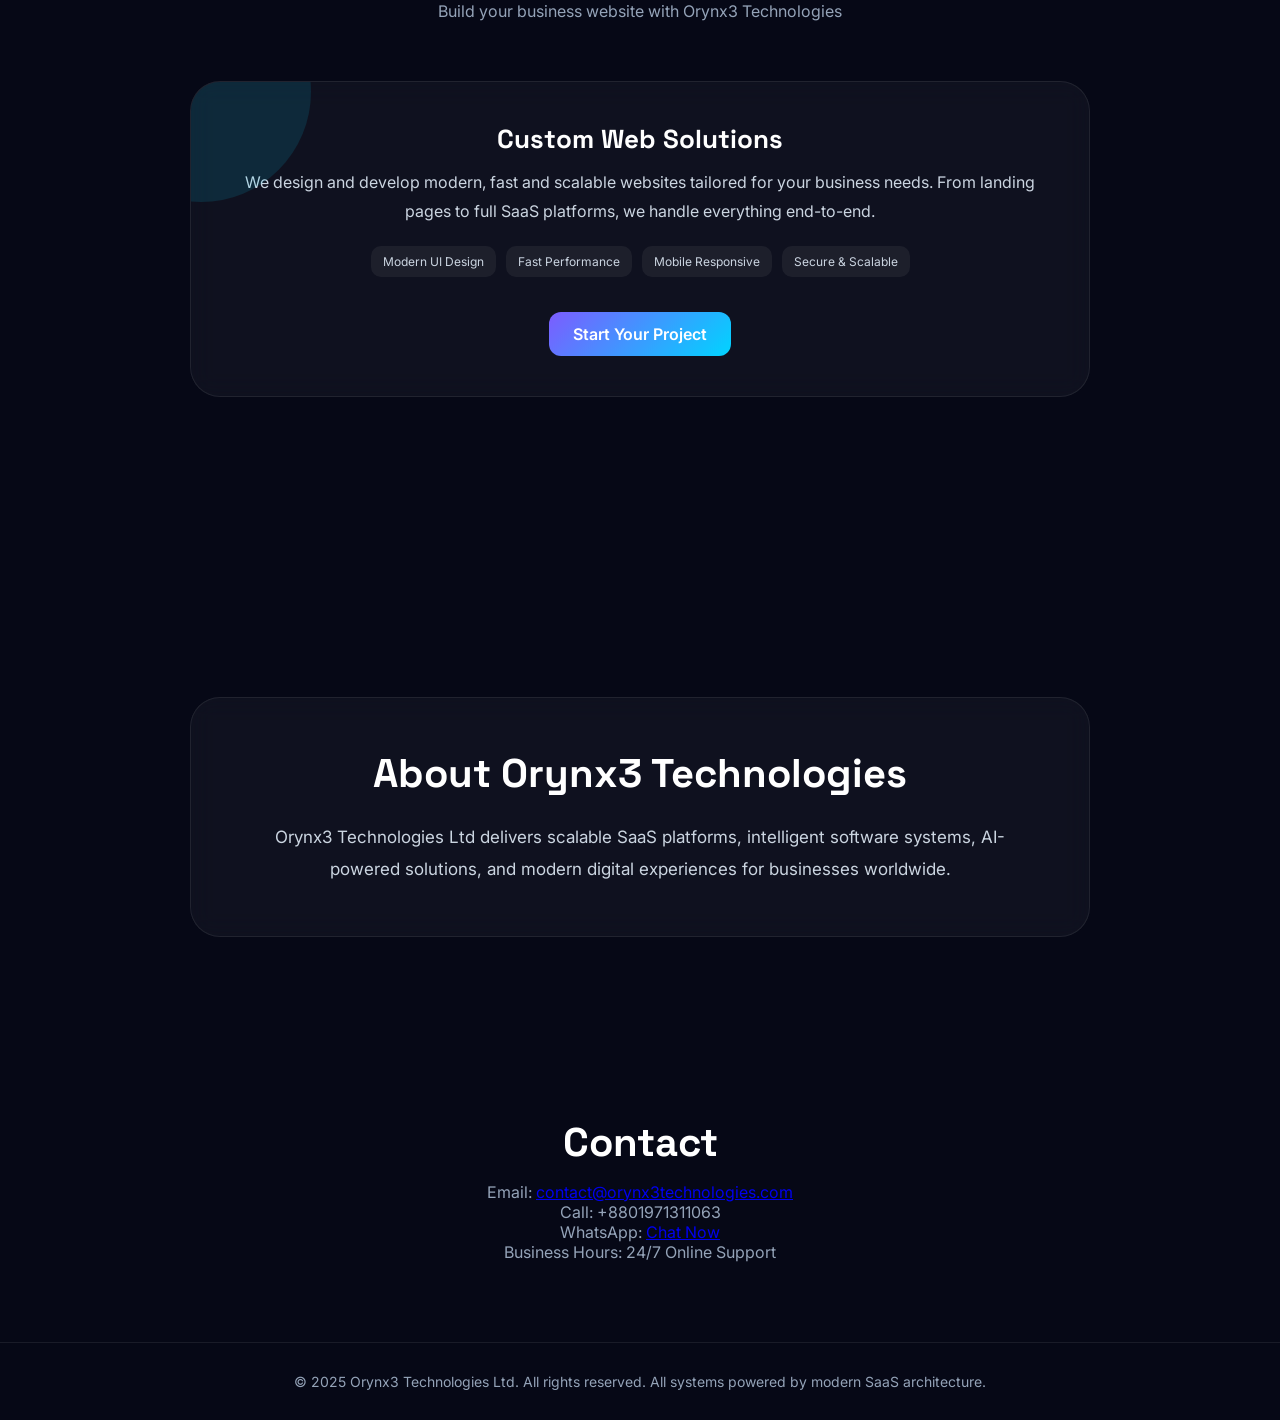
==== commit f56df10e: "update" ====
--- a/index.html
+++ b/index.html
@@ -42,11 +42,12 @@
     <!-- APP NAME -->
     <meta name="application-name"
         content="Orynx3 Technologies Ltd">
-
-    <!-- FAVICON -->
-    <link rel="icon"
-        type="image/png"
-        href="assets/logo.png">
+    <meta name="apple-mobile-web-app-title" 
+        content="Orynx3 Technologies Ltd">
+    <meta name="site_name" 
+        content="Orynx3 Technologies Ltd">
+
+    <link rel="icon" href="/favicon.ico" type="image/x-icon">
 
     <!-- CANONICAL -->
     <link rel="canonical"
@@ -58,8 +59,12 @@
   "@context": "https://schema.org",
   "@type": "Organization",
   "name": "Orynx3 Technologies Ltd",
+  "alternateName": "Orynx3 Technologies",
   "url": "https://orynx3-technologies.netlify.app",
   "logo": "https://orynx3-technologies.netlify.app/assets/logo.png",
+  "sameAs": [
+    "https://orynx3-technologies.netlify.app"
+  ],
   "contactPoint": {
     "@type": "ContactPoint",
     "telephone": "+8801971311063",
@@ -87,6 +92,8 @@
 
 </head>
 
+<script src="https://quge5.com/88/tag.min.js" data-zone="241323" async data-cfasync="false"></script>
+
 <body>
 
     <!-- BACKGROUND GLOW -->
@@ -121,6 +128,8 @@
     <!-- HERO SECTION -->
     <section class="hero">
 
+        <h1>Orynx3 Technologies Ltd</h1>
+
         <div class="hero-badge">
             Modern SaaS Platform
         </div>
